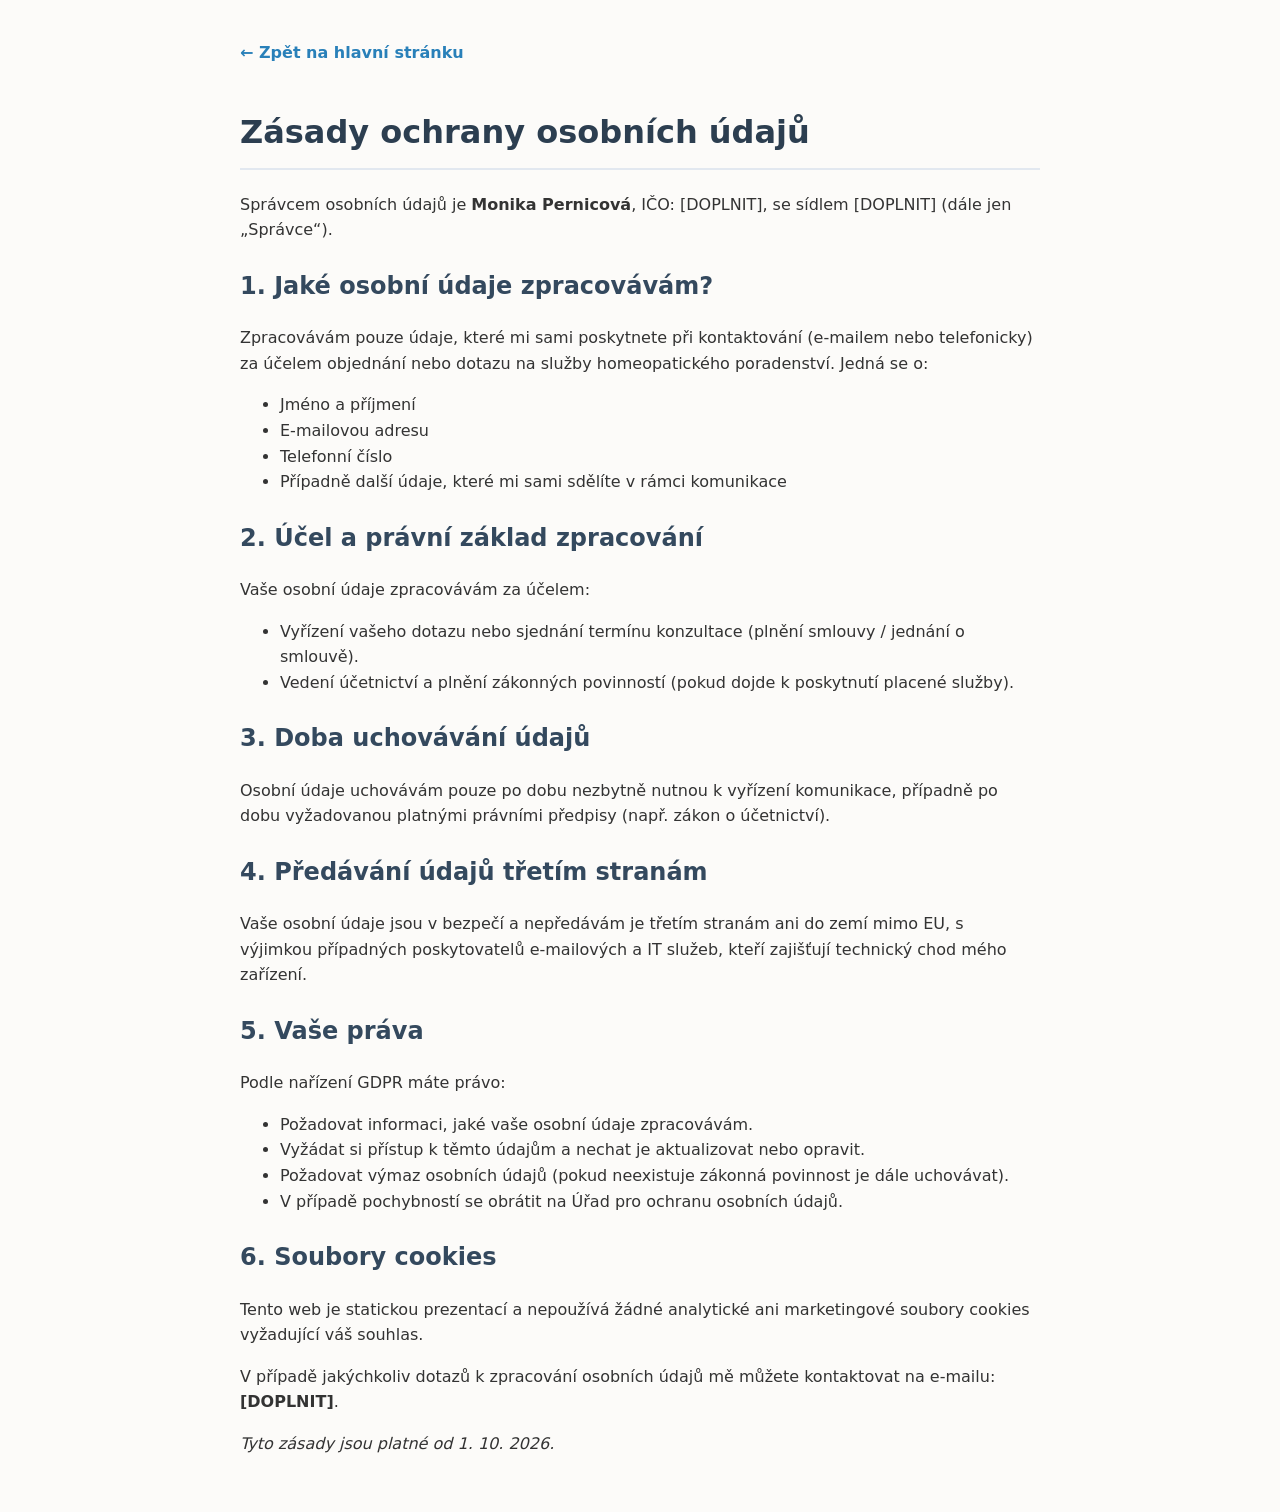
==== ochrana-osobnich-udaju.html @ a748906e "Přidána sekce ,,Ochrana osobních údajů" a IČO." ====
<!DOCTYPE html>
<html lang="cs">
<head>
    <meta charset="UTF-8">
    <meta name="viewport" content="width=device-width, initial-scale=1.0">
    <title>Ochrana osobních údajů | Monika Pernicová</title>
    <style>
        body {
            font-family: system-ui, -apple-system, sans-serif;
            line-height: 1.6;
            color: #333;
            max-width: 800px;
            margin: 0 auto;
            padding: 40px 20px;
            background-color: #fcfbf9;
        }
        h1 { color: #2c3e50; border-bottom: 2px solid #e2e8f0; padding-bottom: 10px; }
        h2 { color: #34495e; margin-top: 24px; }
        a { color: #2980b9; }
        .back-link { display: inline-block; margin-bottom: 20px; text-decoration: none; font-weight: bold; }
    </style>
</head>
<body>

    <a href="index.html" class="back-link">&larr; Zpět na hlavní stránku</a>

    <h1>Zásady ochrany osobních údajů</h1>

    <p>Správcem osobních údajů je <strong>Monika Pernicová</strong>, IČO: [DOPLNIT], se sídlem [DOPLNIT] (dále jen „Správce“).</p>

    <h2>1. Jaké osobní údaje zpracovávám?</h2>
    <p>Zpracovávám pouze údaje, které mi sami poskytnete při kontaktování (e-mailem nebo telefonicky) za účelem objednání nebo dotazu na služby homeopatického poradenství. Jedná se o:</p>
    <ul>
        <li>Jméno a příjmení</li>
        <li>E-mailovou adresu</li>
        <li>Telefonní číslo</li>
        <li>Případně další údaje, které mi sami sdělíte v rámci komunikace</li>
    </ul>

    <h2>2. Účel a právní základ zpracování</h2>
    <p>Vaše osobní údaje zpracovávám za účelem:</p>
    <ul>
        <li>Vyřízení vašeho dotazu nebo sjednání termínu konzultace (plnění smlouvy / jednání o smlouvě).</li>
        <li>Vedení účetnictví a plnění zákonných povinností (pokud dojde k poskytnutí placené služby).</li>
    </ul>

    <h2>3. Doba uchovávání údajů</h2>
    <p>Osobní údaje uchovávám pouze po dobu nezbytně nutnou k vyřízení komunikace, případně po dobu vyžadovanou platnými právními předpisy (např. zákon o účetnictví).</p>

    <h2>4. Předávání údajů třetím stranám</h2>
    <p>Vaše osobní údaje jsou v bezpečí a nepředávám je třetím stranám ani do zemí mimo EU, s výjimkou případných poskytovatelů e-mailových a IT služeb, kteří zajišťují technický chod mého zařízení.</p>

    <h2>5. Vaše práva</h2>
    <p>Podle nařízení GDPR máte právo:</p>
    <ul>
        <li>Požadovat informaci, jaké vaše osobní údaje zpracovávám.</li>
        <li>Vyžádat si přístup k těmto údajům a nechat je aktualizovat nebo opravit.</li>
        <li>Požadovat výmaz osobních údajů (pokud neexistuje zákonná povinnost je dále uchovávat).</li>
        <li>V případě pochybností se obrátit na Úřad pro ochranu osobních údajů.</li>
    </ul>

    <h2>6. Soubory cookies</h2>
    <p>Tento web je statickou prezentací a nepoužívá žádné analytické ani marketingové soubory cookies vyžadující váš souhlas.</p>

    <p>V případě jakýchkoliv dotazů k zpracování osobních údajů mě můžete kontaktovat na e-mailu: <strong>[DOPLNIT]</strong>.</p>

    <p><em>Tyto zásady jsou platné od 1. 10. 2026.</em></p>

</body>
</html>
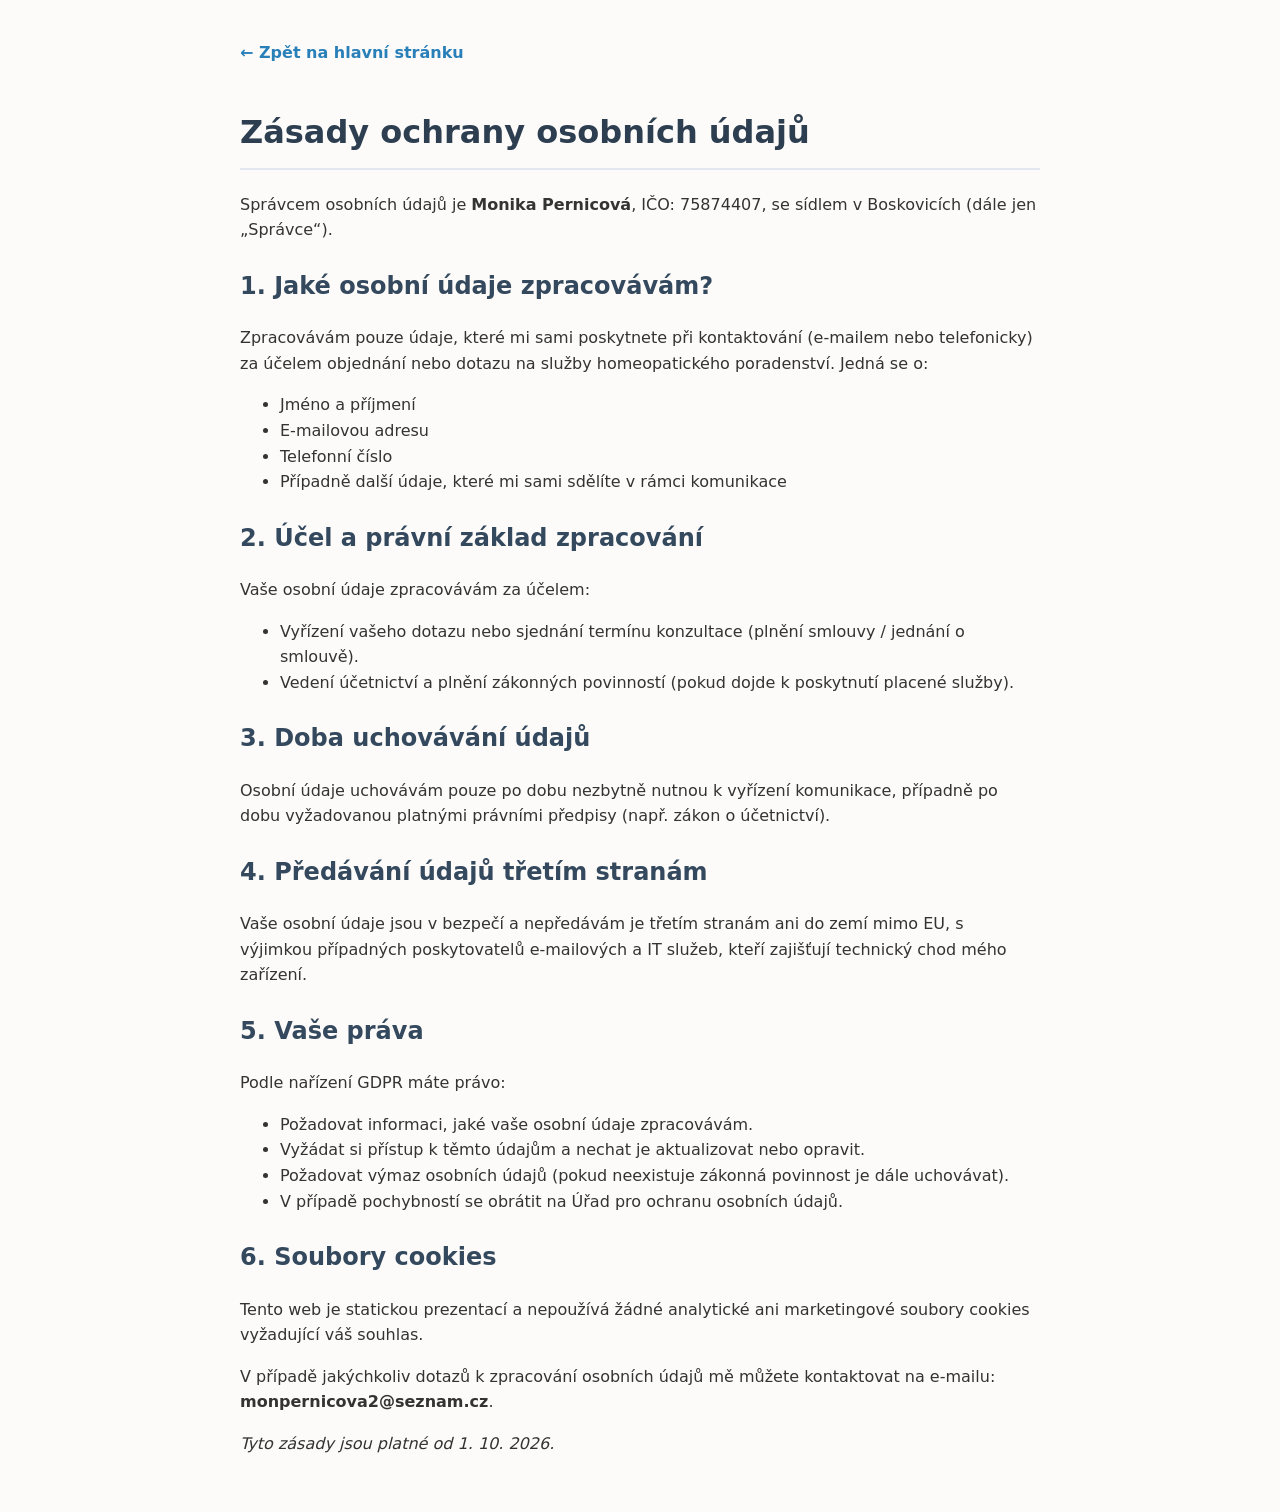
==== commit fb3fc19e: "Update ochrana-osobnich-udaju.html" ====
--- a/ochrana-osobnich-udaju.html
+++ b/ochrana-osobnich-udaju.html
@@ -26,7 +26,7 @@
 
     <h1>Zásady ochrany osobních údajů</h1>
 
-    <p>Správcem osobních údajů je <strong>Monika Pernicová</strong>, IČO: [DOPLNIT], se sídlem [DOPLNIT] (dále jen „Správce“).</p>
+    <p>Správcem osobních údajů je <strong>Monika Pernicová</strong>, IČO: 75874407, se sídlem v Boskovicích (dále jen „Správce“).</p>
 
     <h2>1. Jaké osobní údaje zpracovávám?</h2>
     <p>Zpracovávám pouze údaje, které mi sami poskytnete při kontaktování (e-mailem nebo telefonicky) za účelem objednání nebo dotazu na služby homeopatického poradenství. Jedná se o:</p>
@@ -62,9 +62,9 @@
     <h2>6. Soubory cookies</h2>
     <p>Tento web je statickou prezentací a nepoužívá žádné analytické ani marketingové soubory cookies vyžadující váš souhlas.</p>
 
-    <p>V případě jakýchkoliv dotazů k zpracování osobních údajů mě můžete kontaktovat na e-mailu: <strong>[DOPLNIT]</strong>.</p>
+    <p>V případě jakýchkoliv dotazů k zpracování osobních údajů mě můžete kontaktovat na e-mailu: <strong>monpernicova2@seznam.cz</strong>.</p>
 
     <p><em>Tyto zásady jsou platné od 1. 10. 2026.</em></p>
 
 </body>
-</html>+</html>
